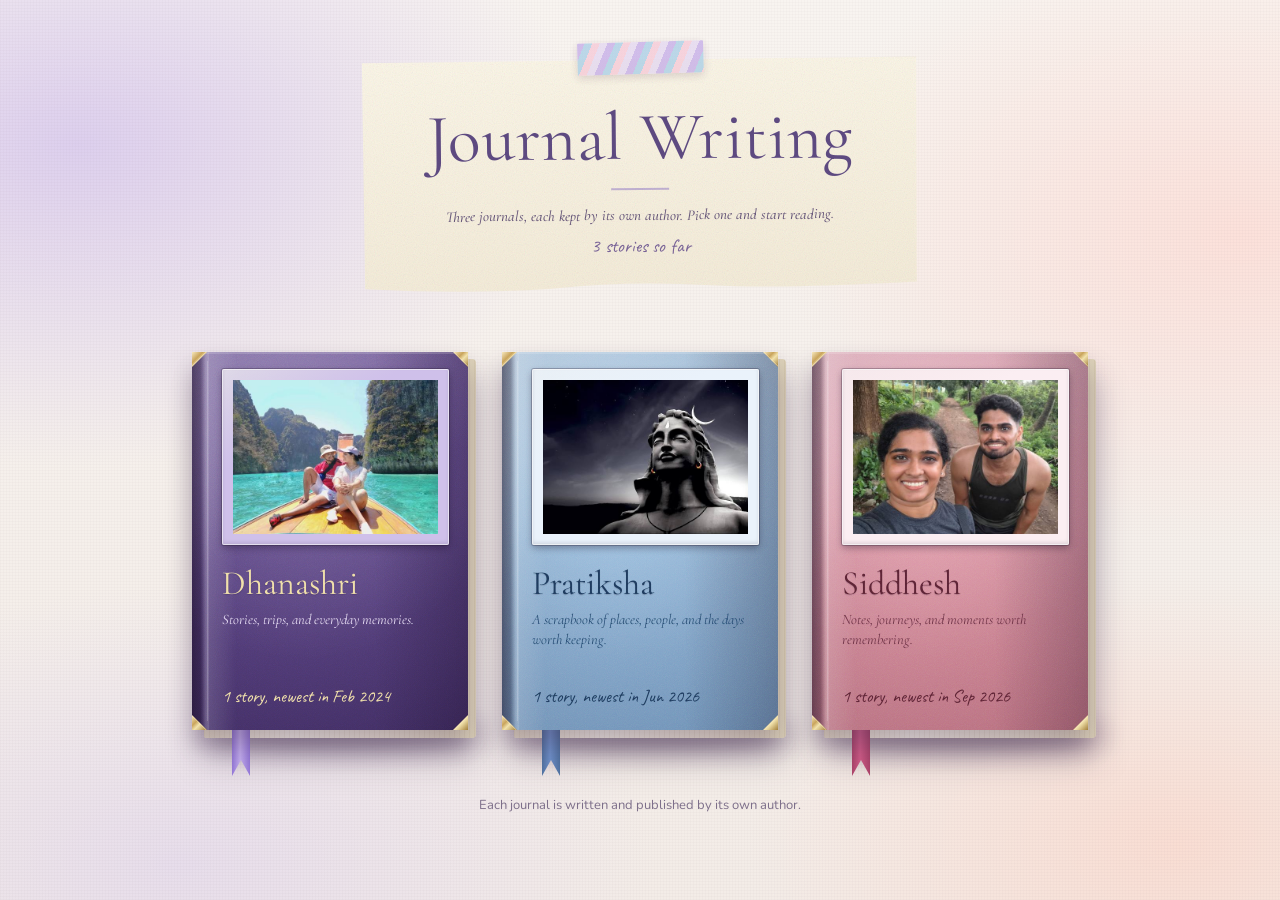
==== index.html @ 8b229e0f "main home page" ====
<!DOCTYPE html>
<html lang="en">
<head>
<meta charset="UTF-8">
<meta name="viewport" content="width=device-width, initial-scale=1.0">
<title>Journal Writing — three journals in one place</title>
<meta name="description" content="Three illustrated journals, each written and published by its own author. Pick one and start reading.">
<link rel="icon" href="data:image/svg+xml,%3Csvg xmlns='http://www.w3.org/2000/svg' viewBox='0 0 32 32'%3E%3Cpath fill='%234a3570' d='M8 4h13a4 4 0 0 1 4 4v20H12a4 4 0 0 1-4-4V4z'/%3E%3Cpath fill='%23c9a45c' d='M21 4h4v6l-2-1.6L21 10z'/%3E%3Cpath fill='%23efe6d2' d='M8 4H6v22a4 4 0 0 0 4 4h15v-2H12a4 4 0 0 1-4-4z'/%3E%3C/svg%3E">
<link rel="preconnect" href="https://fonts.googleapis.com">
<link rel="preconnect" href="https://fonts.gstatic.com" crossorigin>
<link href="https://fonts.googleapis.com/css2?family=Caveat:wght@400;600&family=Cormorant+Garamond:ital,wght@0,400;0,500;0,600;1,400;1,500&family=Nunito:wght@400;600;700&display=swap" rel="stylesheet">
<style>
/* The front door of the three journals: the three of them standing on a linen desk, with
   the title written on a sheet taped above. Self-contained — it adds nothing to the shared
   engine, and each book's colour is its own journal's theme in leather rather than paper. */
:root{
  --ink:#544464; --ink-soft:#7d6f8a; --linen:#f5f0ea;
  --gold:#c9a45c;
  --display:'DaunPenh','Daun Penh','Cormorant Garamond',serif;
  --serif:'Cormorant Garamond',serif;
  --body:'Nunito',sans-serif;
  --hand:'Caveat',cursive;
  --ease:cubic-bezier(.2,.8,.2,1);
}
*{box-sizing:border-box; -webkit-tap-highlight-color:transparent;}
html,body{margin:0; min-height:100%;}
body{font-family:var(--body); color:var(--ink); overflow-x:hidden; background:#f5f0eb;}
/* the desk: a pastel wash held to the viewport, with the weave of the linen over it */
.bg{position:fixed; inset:0; z-index:0; pointer-events:none;
  background:
    radial-gradient(64% 58% at 6% 16%,  rgba(196,174,236,.52) 0%, transparent 62%),
    radial-gradient(58% 56% at 97% 26%, rgba(255,214,206,.62) 0%, transparent 62%),
    radial-gradient(56% 50% at 92% 94%, rgba(255,206,190,.5)  0%, transparent 60%),
    radial-gradient(60% 50% at 14% 96%, rgba(214,200,240,.42) 0%, transparent 62%),
    linear-gradient(180deg,#f8f4f0,#f3ece7);}
.bg::after{content:""; position:absolute; inset:0; opacity:.55;
  background-image:
    repeating-linear-gradient(90deg, rgba(120,98,116,.055) 0 1px, transparent 1px 3px),
    repeating-linear-gradient(0deg,  rgba(120,98,116,.05)  0 1px, transparent 1px 3px);}
.wrap{position:relative; z-index:1; max-width:1060px; margin:0 auto; padding:0 22px;}

/* ===== the title, on a sheet of paper taped up above the desk ===== */
.hero{padding:58px 0 0; display:flex; justify-content:center;}
.sheet-wrap{position:relative; width:min(560px,100%);
  transform:translate3d(calc(var(--px,0px) * .6), calc(var(--py,0px) * .6), 0);}
.sheet{position:relative; padding:46px 38px 36px; text-align:center; transform:rotate(-.5deg);
  background:linear-gradient(178deg,#fbf6e8,#f4ecd9);
  box-shadow:0 20px 44px rgba(94,70,96,.2), inset 0 0 0 1px rgba(160,138,110,.16);}
/* the deckle: a torn lower edge rather than a printed rectangle */
.sheet{-webkit-mask-image:var(--deckle); mask-image:var(--deckle);
  -webkit-mask-size:100% 100%; mask-size:100% 100%; --deckle:url("data:image/svg+xml,%3Csvg xmlns='http://www.w3.org/2000/svg' viewBox='0 0 400 260' preserveAspectRatio='none'%3E%3Cpath fill='%23fff' d='M2 3 L398 1 L397 249 Q300 256 250 251 Q190 245 140 253 Q80 259 3 252 Z'/%3E%3C/svg%3E");}
.sheet::after{content:""; position:absolute; inset:0; pointer-events:none; opacity:.5;
  mix-blend-mode:multiply;
  background-image:url("data:image/svg+xml,%3Csvg xmlns='http://www.w3.org/2000/svg' width='150' height='150'%3E%3Cfilter id='n'%3E%3CfeTurbulence type='fractalNoise' baseFrequency='.9' numOctaves='3'/%3E%3C/filter%3E%3Crect width='150' height='150' filter='url(%23n)' opacity='.28'/%3E%3C/svg%3E");}
.tape{position:absolute; left:50%; top:-16px; z-index:2; width:126px; height:32px; margin-left:-63px;
  transform:rotate(-1.6deg); transform-origin:50% 0; opacity:.9; border-radius:1px;
  background:repeating-linear-gradient(114deg,
    rgba(196,172,232,.85) 0 7px, rgba(168,206,230,.85) 7px 14px,
    rgba(245,200,214,.85) 14px 21px, rgba(226,214,240,.85) 21px 28px);
  box-shadow:0 3px 9px rgba(94,70,96,.22);}
.sheet h1{font-family:var(--display); font-weight:400; font-size:clamp(42px,6.6vw,68px);
  line-height:1; margin:0; color:#5f4b83; letter-spacing:.4px;}
.sheet .rule{width:58px; height:1.5px; background:#b9a7d2; margin:16px auto 0; opacity:.85;}
.sheet .lead{font-family:var(--serif); font-style:italic; font-weight:500; font-size:15px;
  color:#6b5b7d; line-height:1.5; margin:14px auto 0;}
.sheet .total{font-family:var(--hand); font-size:19px; color:#7a6499; margin:8px 0 0;
  min-height:1em; opacity:0; transition:opacity .5s ease;}
.sheet .total.on{opacity:1;}

/* ===== the three journals ===== */
.shelf{list-style:none; display:flex; flex-wrap:wrap; justify-content:center; align-items:flex-end;
  gap:44px 34px; margin:0; padding:58px 0 56px;}
.book{position:relative; display:block; width:276px; color:inherit; text-decoration:none;
  perspective:1100px;
  transition:transform .4s var(--ease);}
.book:hover, .book:focus-visible{transform:translateY(-10px);}
.book:focus-visible{outline:none;}
.book:focus-visible .cover{box-shadow:0 0 0 3px #fff, 0 0 0 6px var(--pen), 0 26px 46px rgba(74,54,86,.34);}
/* the block of pages, showing along the fore-edge and the tail */
.pages{position:absolute; left:12px; right:-8px; top:7px; bottom:-8px; border-radius:2px 4px 4px 2px;
  background:linear-gradient(90deg,#e4d9c1,#faf4e6 30%,#efe5cf 70%,#d9cdb2);
  background-image:repeating-linear-gradient(90deg, rgba(150,126,88,.09) 0 1px, transparent 1px 5px),
                   linear-gradient(90deg,#e8ddc6,#fbf6ea 32%,#f2e9d5 72%,#ddd2b8);
  box-shadow:0 22px 34px rgba(74,54,86,.26);}
.ribbon{position:absolute; left:40px; bottom:-46px; width:18px; height:62px; z-index:0;
  box-shadow:0 3px 6px rgba(74,54,86,.3);
  background:linear-gradient(90deg, var(--rib-d), var(--rib) 45%, var(--rib-d));
  clip-path:polygon(0 0, 100% 0, 100% 100%, 50% 74%, 0 100%);
  transition:height .4s var(--ease);}
.book:hover .ribbon, .book:focus-visible .ribbon{height:76px;}

/* the cover itself, hinged at the spine so it lifts as you reach for it */
.cover{position:relative; z-index:1; display:flex; flex-direction:column; height:378px;
  padding:17px 19px 22px 30px; border-radius:3px 7px 7px 3px;
  transform-origin:left center; transform:rotateY(0deg);
  background:
    linear-gradient(90deg, rgba(18,6,26,.26) 0 3%, rgba(255,255,255,.14) 5%, rgba(255,255,255,0) 16%,
                    rgba(18,6,26,0) 66%, rgba(18,6,26,.22)),
    linear-gradient(155deg, rgba(255,255,255,.22), rgba(255,255,255,0) 44%),
    radial-gradient(120% 90% at 40% 24%, rgba(255,255,255,.15), transparent 64%),
    radial-gradient(130% 100% at 46% 40%, rgba(255,255,255,.06), rgba(20,8,28,.2) 84%),
    linear-gradient(168deg, var(--c1), var(--c2));
  box-shadow:inset 0 2px 0 rgba(255,255,255,.16), 0 16px 26px rgba(66,44,80,.36);
  transition:transform .5s var(--ease), box-shadow .4s var(--ease);}
.book:hover .cover, .book:focus-visible .cover{transform:rotateY(-11deg);}
/* the grain of the binding */
.cover::before{content:""; position:absolute; inset:0; border-radius:3px 7px 7px 3px; pointer-events:none;
  opacity:.5; mix-blend-mode:overlay;
  background-image:url("data:image/svg+xml,%3Csvg xmlns='http://www.w3.org/2000/svg' width='140' height='140'%3E%3Cfilter id='g'%3E%3CfeTurbulence type='fractalNoise' baseFrequency='1.1' numOctaves='2'/%3E%3C/filter%3E%3Crect width='140' height='140' filter='url(%23g)' opacity='.34'/%3E%3C/svg%3E");}
.spine{position:absolute; left:0; top:0; bottom:0; width:17px; border-radius:3px 0 0 3px;
  background:linear-gradient(90deg, rgba(20,8,28,.34), rgba(20,8,28,.08) 62%, rgba(255,255,255,.14));}
.spine::after{content:""; position:absolute; left:15px; top:9px; bottom:9px; width:1px;
  background:rgba(255,255,255,.18);}
/* brass corner caps, drawn as the four corner slices of one border image */
.caps{position:absolute; inset:0; z-index:3; pointer-events:none; border:15px solid transparent;
  border-image:url("data:image/svg+xml,%3Csvg xmlns='http://www.w3.org/2000/svg' width='60' height='60'%3E%3ClinearGradient id='b' x1='0' y1='0' x2='1' y2='1'%3E%3Cstop offset='0' stop-color='%23f7e9c0'/%3E%3Cstop offset='.36' stop-color='%23c9a45c'/%3E%3Cstop offset='.56' stop-color='%23f2e2ac'/%3E%3Cstop offset='1' stop-color='%23a3803c'/%3E%3C/linearGradient%3E%3Cg fill='url(%23b)'%3E%3Cpath d='M0 0h19L0 19z'/%3E%3Cpath d='M60 0v19L41 0z'/%3E%3Cpath d='M0 60V41l19 19z'/%3E%3Cpath d='M60 60H41l19-19z'/%3E%3C/g%3E%3Cg stroke='%23fff6d8' stroke-opacity='.5' stroke-width='1.1' fill='none'%3E%3Cpath d='M18 0 0 18'/%3E%3Cpath d='M42 0l18 18'/%3E%3Cpath d='M0 42l18 18'/%3E%3Cpath d='M60 42 42 60'/%3E%3C/g%3E%3C/svg%3E") 19 stretch;}
/* the shadow the book casts on the desk it is standing on */
.book::after{content:""; position:absolute; left:4%; right:-7%; bottom:-20px; height:30px; z-index:-1;
  border-radius:50%; background:rgba(64,40,78,.4); filter:blur(12px);
  transition:opacity .4s var(--ease), transform .4s var(--ease);}
.book:hover::after, .book:focus-visible::after{transform:translateY(10px) scale(1.06); opacity:.8;}

/* the inlaid panel on the cover: the newest story's photo, behind a bevelled mat */
.frame{position:relative; padding:11px; border-radius:2px;
  background:linear-gradient(150deg, rgba(255,255,255,.7), var(--mat) 34%, var(--mat));
  box-shadow:inset 0 0 0 1px rgba(255,255,255,.6), inset 0 -2px 4px rgba(24,12,32,.14),
             0 3px 7px rgba(24,12,32,.34), 0 0 0 1px rgba(28,16,40,.26);}
.art{display:grid; place-items:center; width:100%; aspect-ratio:4/3; overflow:hidden;
  background:var(--mat-in); color:var(--pen); font-size:34px;
  box-shadow:inset 0 2px 6px rgba(24,12,32,.4), inset 0 0 0 1px rgba(28,16,40,.22);}
.art img{display:block; width:100%; height:100%; object-fit:cover;
  transition:transform .6s var(--ease);}
.book:hover .art img, .book:focus-visible .art img{transform:scale(1.05);}

.book h2{font-family:var(--display); font-weight:400; font-size:34px; line-height:1;
  margin:22px 0 0; color:var(--pen); text-shadow:0 1px 1px rgba(24,12,32,.18);}
.book .tag{font-family:var(--serif); font-style:italic; font-size:14.5px; line-height:1.4;
  color:var(--txt); margin:9px 0 0; min-height:2.8em;}
.book .note{font-family:var(--hand); font-size:18px; line-height:1.2; color:var(--pen);
  margin:0; padding-top:10px; margin-top:auto;}

/* each journal's own theme, in leather */
.book[data-client="dhanashri"]{--c1:#6a4f9c; --c2:#46316d; --pen:#f0dfa8; --txt:#e3d8f3;
  --mat:#cfc0ea; --mat-in:#e6dcf7; --rib:#c3adee; --rib-d:#9377d6;}
.book[data-client="pratiksha"]{--c1:#a7cbe9; --c2:#7ea9d2; --pen:#1e3a5c; --txt:#264a70;
  --mat:#eaf2fb; --mat-in:#dbe8f6; --rib:#6e90c9; --rib-d:#50719f;}
.book[data-client="siddhesh"]{--c1:#eaa5b6; --c2:#d5808f; --pen:#5b2334; --txt:#6b3244;
  --mat:#fbeef2; --mat-in:#f7dde5; --rib:#cf5b86; --rib-d:#a94369;}

.foot{max-width:34em; margin:0 auto; text-align:center; color:var(--ink-soft); font-size:13px;
  padding:10px 22px 56px;}

/* ===== the page arrives once: the sheet is taped up, then the books are set down ===== */
@keyframes land{from{opacity:0; transform:rotate(-.5deg) translateY(16px) scale(.985);}
                  to{opacity:1; transform:rotate(-.5deg) translateY(0) scale(1);}}
@keyframes press{from{transform:rotate(-1.6deg) scaleY(0);} to{transform:rotate(-1.6deg) scaleY(1);}}
@keyframes stand{from{opacity:0; transform:translateY(34px) rotate(-1.5deg);}
                   to{opacity:1; transform:translateY(0) rotate(0deg);}}
.sheet{animation:land .8s var(--ease) both;}
.tape{animation:press .5s cubic-bezier(.34,1.4,.5,1) both; animation-delay:.42s;}
.shelf li{animation:stand .7s var(--ease) both;}
.shelf li:nth-child(1){animation-delay:.5s;}
.shelf li:nth-child(2){animation-delay:.63s;}
.shelf li:nth-child(3){animation-delay:.76s;}

@media(max-width:980px){
  .shelf{gap:40px 24px;}
  .book{width:250px;}
  .cover{height:352px; padding:15px 16px 20px 27px;}
  .book h2{font-size:29px;}
}
@media(max-width:760px){
  .hero{padding-top:44px;}
  .sheet{padding:42px 26px 34px;}
  .shelf{padding:56px 0 44px; gap:52px;}
  .book{width:270px;}
  .cover{height:372px;}
  .book:hover, .book:focus-visible{transform:none;}
  .book:hover .cover, .book:focus-visible .cover{transform:none;}
}
@media(prefers-reduced-motion:reduce){
  .sheet, .tape, .shelf li{animation:none; opacity:1;}
  .sheet{transform:rotate(-.5deg);}
  .tape{transform:rotate(-1.6deg);}
  .book, .cover, .ribbon, .art img{transition:none;}
  .book:hover, .book:focus-visible{transform:none;}
  .book:hover .cover, .book:focus-visible .cover{transform:none;}
}
</style>
</head>
<body>
  <div class="bg" aria-hidden="true"></div>
  <div class="wrap">
    <header class="hero">
      <div class="sheet-wrap">
        <span class="tape" aria-hidden="true"></span>
        <div class="sheet">
          <h1>Journal Writing</h1>
          <div class="rule"></div>
          <p class="lead">Three journals, each kept by its own author. Pick one and start reading.</p>
          <p class="total" id="total"></p>
        </div>
      </div>
    </header>

    <ul class="shelf">
      <li>
        <a class="book" data-client="dhanashri" data-folder="Dhanashri-Journal"
           href="Dhanashri-Journal/" aria-label="Open Dhanashri's Journal">
          <span class="pages" aria-hidden="true"></span>
          <span class="ribbon" aria-hidden="true"></span>
          <span class="cover">
            <span class="spine" aria-hidden="true"></span>
            <span class="caps" aria-hidden="true"></span>
            <span class="frame"><span class="art">✿</span></span>
            <h2>Dhanashri</h2>
            <p class="tag">Stories, trips, and everyday memories.</p>
            <p class="note">Open to read the stories</p>
          </span>
        </a>
      </li>
      <li>
        <a class="book" data-client="pratiksha" data-folder="Pratiksha-Journal"
           href="Pratiksha-Journal/" aria-label="Open Pratiksha's Journal">
          <span class="pages" aria-hidden="true"></span>
          <span class="ribbon" aria-hidden="true"></span>
          <span class="cover">
            <span class="spine" aria-hidden="true"></span>
            <span class="caps" aria-hidden="true"></span>
            <span class="frame"><span class="art">✿</span></span>
            <h2>Pratiksha</h2>
            <p class="tag">A scrapbook of places, people, and the days worth keeping.</p>
            <p class="note">Open to read the stories</p>
          </span>
        </a>
      </li>
      <li>
        <a class="book" data-client="siddhesh" data-folder="Siddhesh-Journal"
           href="Siddhesh-Journal/" aria-label="Open Siddhesh's Journal">
          <span class="pages" aria-hidden="true"></span>
          <span class="ribbon" aria-hidden="true"></span>
          <span class="cover">
            <span class="spine" aria-hidden="true"></span>
            <span class="caps" aria-hidden="true"></span>
            <span class="frame"><span class="art">✿</span></span>
            <h2>Siddhesh</h2>
            <p class="tag">Notes, journeys, and moments worth remembering.</p>
            <p class="note">Open to read the stories</p>
          </span>
        </a>
      </li>
    </ul>

    <p class="foot">Each journal is written and published by its own author.</p>
  </div>

<script>
/* Each book reads that journal's own index.json — the same file its homepage reads — so the
   panel on the cover and the counts are always whatever is actually published right now. */
const MONTHS=['Jan','Feb','Mar','Apr','May','Jun','Jul','Aug','Sep','Oct','Nov','Dec'];
function monthYear(iso){ const p=(iso||'').split('-'); const m=MONTHS[parseInt(p[1],10)-1]; return m ? m+' '+p[0] : ''; }

const totalEl=document.getElementById('total');
Promise.all([...document.querySelectorAll('.book')].map(async book=>{
  const art=book.querySelector('.art'), note=book.querySelector('.note');
  try{
    const res=await fetch(book.dataset.folder+'/data/index.json?t='+Date.now(), {cache:'no-store'});
    if(!res.ok) throw new Error('no index');
    const list=await res.json();
    if(!Array.isArray(list) || list.length===0){ note.textContent='No stories yet'; return 0; }
    list.sort((a,b)=>(b.date||'').localeCompare(a.date||''));
    const newest=list[0], when=monthYear(newest.date);
    note.textContent=(list.length===1?'1 story':list.length+' stories')+(when?', newest in '+when:'');
    if(newest.thumb){ const img=new Image(); img.alt=''; img.src=newest.thumb; art.replaceChildren(img); }
    return list.length;
  }catch(e){ return 0; }   // the book still opens the journal, so leave its default line
})).then(counts=>{
  const n=counts.reduce((a,b)=>a+b,0);
  if(!n) return;
  totalEl.textContent=n+' '+(n===1?'story':'stories')+' so far';
  totalEl.classList.add('on');
});

/* The taped sheet answers the pointer, easing towards it rather than snapping. */
const wrap=document.querySelector('.sheet-wrap'), hero=document.querySelector('.hero');
const still=matchMedia('(prefers-reduced-motion: reduce)'), fine=matchMedia('(hover: hover) and (pointer: fine)');
if(fine.matches && !still.matches){
  let tx=0, ty=0, cx=0, cy=0, raf=null;
  const clamp=v=> Math.max(-.5, Math.min(.5, v));
  const tick=()=>{
    cx+=(tx-cx)*.12; cy+=(ty-cy)*.12;
    wrap.style.setProperty('--px', cx.toFixed(2)+'px');
    wrap.style.setProperty('--py', cy.toFixed(2)+'px');
    raf = (Math.abs(tx-cx)>.08 || Math.abs(ty-cy)>.08) ? requestAnimationFrame(tick) : null;
  };
  const wake=()=>{ if(!raf) raf=requestAnimationFrame(tick); };
  window.addEventListener('pointermove', e=>{
    const r=hero.getBoundingClientRect();
    tx=clamp((e.clientX-r.left)/r.width-.5)*20;
    ty=clamp((e.clientY-r.top)/r.height-.5)*14; wake();
  }, {passive:true});
  document.addEventListener('pointerleave', ()=>{ tx=0; ty=0; wake(); });
}
</script>
</body>
</html>
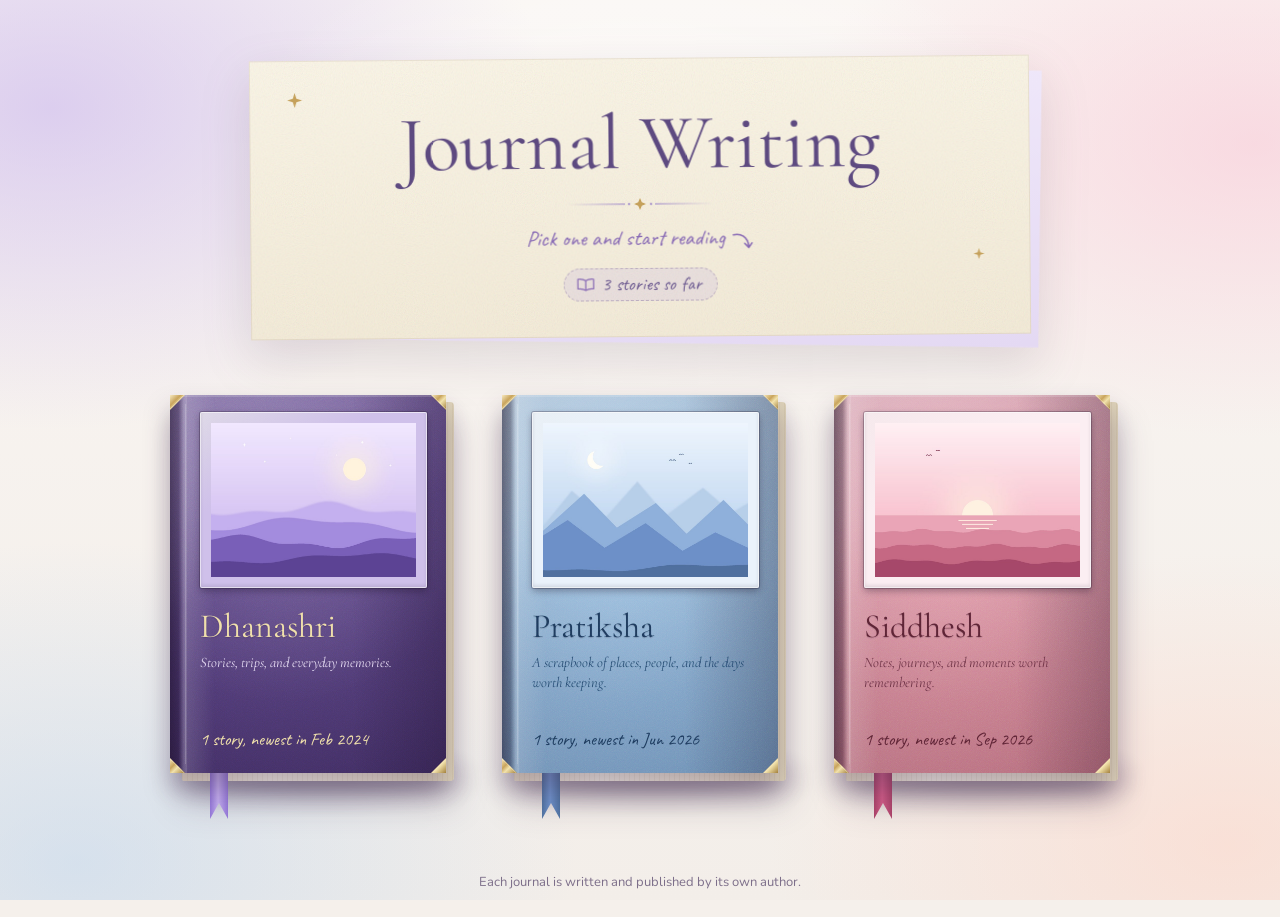
==== commit baf8e8db: "more changes" ====
--- a/index.html
+++ b/index.html
@@ -10,9 +10,7 @@
 <link rel="preconnect" href="https://fonts.gstatic.com" crossorigin>
 <link href="https://fonts.googleapis.com/css2?family=Caveat:wght@400;600&family=Cormorant+Garamond:ital,wght@0,400;0,500;0,600;1,400;1,500&family=Nunito:wght@400;600;700&display=swap" rel="stylesheet">
 <style>
-/* The front door of the three journals: the three of them standing on a linen desk, with
-   the title written on a sheet taped above. Self-contained — it adds nothing to the shared
-   engine, and each book's colour is its own journal's theme in leather rather than paper. */
+/* The front door of the three journals: a paper title above three leather-bound books. Self-contained. */
 :root{
   --ink:#544464; --ink-soft:#7d6f8a; --linen:#f5f0ea;
   --gold:#c9a45c;
@@ -25,51 +23,52 @@
 *{box-sizing:border-box; -webkit-tap-highlight-color:transparent;}
 html,body{margin:0; min-height:100%;}
 body{font-family:var(--body); color:var(--ink); overflow-x:hidden; background:#f5f0eb;}
-/* the desk: a pastel wash held to the viewport, with the weave of the linen over it */
+/* the backdrop: a smooth pastel wash in the three journals' colours, held to the viewport */
 .bg{position:fixed; inset:0; z-index:0; pointer-events:none;
   background:
-    radial-gradient(64% 58% at 6% 16%,  rgba(196,174,236,.52) 0%, transparent 62%),
-    radial-gradient(58% 56% at 97% 26%, rgba(255,214,206,.62) 0%, transparent 62%),
-    radial-gradient(56% 50% at 92% 94%, rgba(255,206,190,.5)  0%, transparent 60%),
-    radial-gradient(60% 50% at 14% 96%, rgba(214,200,240,.42) 0%, transparent 62%),
-    linear-gradient(180deg,#f8f4f0,#f3ece7);}
-.bg::after{content:""; position:absolute; inset:0; opacity:.55;
-  background-image:
-    repeating-linear-gradient(90deg, rgba(120,98,116,.055) 0 1px, transparent 1px 3px),
-    repeating-linear-gradient(0deg,  rgba(120,98,116,.05)  0 1px, transparent 1px 3px);}
+    radial-gradient(46% 38% at 50% 18%, rgba(255,255,255,.7)  0%, transparent 70%),
+    radial-gradient(60% 55% at 4% 12%,  rgba(196,174,236,.55) 0%, transparent 65%),
+    radial-gradient(55% 50% at 98% 16%, rgba(248,196,212,.55) 0%, transparent 65%),
+    radial-gradient(60% 55% at 6% 96%,  rgba(178,208,240,.45) 0%, transparent 65%),
+    radial-gradient(55% 50% at 96% 94%, rgba(255,210,196,.5)  0%, transparent 65%),
+    linear-gradient(180deg,#faf6f3,#f3eee9);}
 .wrap{position:relative; z-index:1; max-width:1060px; margin:0 auto; padding:0 22px;}
 
-/* ===== the title, on a sheet of paper taped up above the desk ===== */
+/* ===== the title, on a sheet of paper ===== */
 .hero{padding:58px 0 0; display:flex; justify-content:center;}
-.sheet-wrap{position:relative; width:min(560px,100%);
-  transform:translate3d(calc(var(--px,0px) * .6), calc(var(--py,0px) * .6), 0);}
-.sheet{position:relative; padding:46px 38px 36px; text-align:center; transform:rotate(-.5deg);
+.sheet-wrap{position:relative; width:min(780px,100%); transform:rotate(-.5deg);
+  filter:drop-shadow(0 18px 24px rgba(94,70,96,.16));}
+/* a second sheet tucked underneath, for a stacked-paper look */
+.sheet-wrap::before{content:""; position:absolute; inset:8px -10px -6px 12px; transform:rotate(1.2deg);
+  background:linear-gradient(175deg,#f1eafb,#e4d9f3);}
+.sheet{position:relative; padding:46px 38px 36px; text-align:center;
   background:linear-gradient(178deg,#fbf6e8,#f4ecd9);
-  box-shadow:0 20px 44px rgba(94,70,96,.2), inset 0 0 0 1px rgba(160,138,110,.16);}
-/* the deckle: a torn lower edge rather than a printed rectangle */
-.sheet{-webkit-mask-image:var(--deckle); mask-image:var(--deckle);
-  -webkit-mask-size:100% 100%; mask-size:100% 100%; --deckle:url("data:image/svg+xml,%3Csvg xmlns='http://www.w3.org/2000/svg' viewBox='0 0 400 260' preserveAspectRatio='none'%3E%3Cpath fill='%23fff' d='M2 3 L398 1 L397 249 Q300 256 250 251 Q190 245 140 253 Q80 259 3 252 Z'/%3E%3C/svg%3E");}
+  box-shadow:inset 0 0 0 1px rgba(160,138,110,.16);}
 .sheet::after{content:""; position:absolute; inset:0; pointer-events:none; opacity:.5;
   mix-blend-mode:multiply;
   background-image:url("data:image/svg+xml,%3Csvg xmlns='http://www.w3.org/2000/svg' width='150' height='150'%3E%3Cfilter id='n'%3E%3CfeTurbulence type='fractalNoise' baseFrequency='.9' numOctaves='3'/%3E%3C/filter%3E%3Crect width='150' height='150' filter='url(%23n)' opacity='.28'/%3E%3C/svg%3E");}
-.tape{position:absolute; left:50%; top:-16px; z-index:2; width:126px; height:32px; margin-left:-63px;
-  transform:rotate(-1.6deg); transform-origin:50% 0; opacity:.9; border-radius:1px;
-  background:repeating-linear-gradient(114deg,
-    rgba(196,172,232,.85) 0 7px, rgba(168,206,230,.85) 7px 14px,
-    rgba(245,200,214,.85) 14px 21px, rgba(226,214,240,.85) 21px 28px);
-  box-shadow:0 3px 9px rgba(94,70,96,.22);}
-.sheet h1{font-family:var(--display); font-weight:400; font-size:clamp(42px,6.6vw,68px);
+/* two gold sparkles tucked into the corners of the sheet */
+.sheet::before{content:""; position:absolute; inset:0; pointer-events:none;
+  background:var(--spark) 5% 12%/15px no-repeat, var(--spark) 94% 72%/11px no-repeat;
+  --spark:url("data:image/svg+xml,%3Csvg xmlns='http://www.w3.org/2000/svg' viewBox='0 0 20 20'%3E%3Cpath fill='%23c9a45c' d='M10 0l2.4 7.6L20 10l-7.6 2.4L10 20l-2.4-7.6L0 10l7.6-2.4z'/%3E%3C/svg%3E");}
+.sheet h1{font-family:var(--display); font-weight:400; font-size:clamp(44px,7vw,78px);
   line-height:1; margin:0; color:#5f4b83; letter-spacing:.4px;}
-.sheet .rule{width:58px; height:1.5px; background:#b9a7d2; margin:16px auto 0; opacity:.85;}
-.sheet .lead{font-family:var(--serif); font-style:italic; font-weight:500; font-size:15px;
-  color:#6b5b7d; line-height:1.5; margin:14px auto 0;}
-.sheet .total{font-family:var(--hand); font-size:19px; color:#7a6499; margin:8px 0 0;
+.sheet .rule{width:150px; height:14px; margin:15px auto 0;
+  background:url("data:image/svg+xml,%3Csvg xmlns='http://www.w3.org/2000/svg' viewBox='0 0 150 14'%3E%3Cdefs%3E%3ClinearGradient id='l' gradientUnits='userSpaceOnUse' x1='2' x2='60'%3E%3Cstop offset='0' stop-color='%23b9a7d2' stop-opacity='0'/%3E%3Cstop offset='1' stop-color='%23b9a7d2'/%3E%3C/linearGradient%3E%3ClinearGradient id='r' gradientUnits='userSpaceOnUse' x1='90' x2='148'%3E%3Cstop offset='0' stop-color='%23b9a7d2'/%3E%3Cstop offset='1' stop-color='%23b9a7d2' stop-opacity='0'/%3E%3C/linearGradient%3E%3C/defs%3E%3Cpath d='M2 7h58' stroke='url(%23l)' stroke-width='1.3'/%3E%3Cpath d='M90 7h58' stroke='url(%23r)' stroke-width='1.3'/%3E%3Ccircle cx='64' cy='7' r='1.3' fill='%23b9a7d2'/%3E%3Ccircle cx='86' cy='7' r='1.3' fill='%23b9a7d2'/%3E%3Cpath fill='%23c9a45c' d='M75 1l1.8 4.2L81 7l-4.2 1.8L75 13l-1.8-4.2L69 7l4.2-1.8z'/%3E%3C/svg%3E") center/contain no-repeat;}
+.sheet .cta{font-family:var(--hand); font-size:22px; line-height:1.2; color:#8a6bb8; margin:14px 0 0;}
+.sheet .cta::after{content:""; display:inline-block; width:24px; height:20px; margin-left:6px; vertical-align:-7px;
+  background:url("data:image/svg+xml,%3Csvg xmlns='http://www.w3.org/2000/svg' viewBox='0 0 26 22' fill='none' stroke='%238a6bb8' stroke-width='1.7' stroke-linecap='round' stroke-linejoin='round'%3E%3Cpath d='M2 4c8-2 16 2 17 13'/%3E%3Cpath d='M14.5 13.5 19 18l3.5-5'/%3E%3C/svg%3E") center/contain no-repeat;}
+.sheet .total{display:inline-flex; align-items:center; gap:7px; margin:16px 0 0; padding:3px 15px 4px 12px;
+  font-family:var(--hand); font-size:19px; color:#6f5c93; border-radius:999px;
+  background:rgba(196,174,236,.2); border:1px dashed rgba(122,100,153,.4);
   min-height:1em; opacity:0; transition:opacity .5s ease;}
+.sheet .total::before{content:""; width:18px; height:14px;
+  background:url("data:image/svg+xml,%3Csvg xmlns='http://www.w3.org/2000/svg' viewBox='0 0 24 18' fill='none' stroke='%238a6bb8' stroke-width='1.6' stroke-linejoin='round'%3E%3Cpath d='M12 4C9 2 5 1.5 1.5 2v13c3.5-.5 7.5 0 10.5 2 3-2 7-2.5 10.5-2V2C19 1.5 15 2 12 4zM12 4v13'/%3E%3C/svg%3E") center/contain no-repeat;}
 .sheet .total.on{opacity:1;}
 
 /* ===== the three journals ===== */
 .shelf{list-style:none; display:flex; flex-wrap:wrap; justify-content:center; align-items:flex-end;
-  gap:44px 34px; margin:0; padding:58px 0 56px;}
+  gap:60px 56px; margin:0; padding:58px 0 56px;}
 .book{position:relative; display:block; width:276px; color:inherit; text-decoration:none;
   perspective:1100px;
   transition:transform .4s var(--ease);}
@@ -120,13 +119,12 @@
   transition:opacity .4s var(--ease), transform .4s var(--ease);}
 .book:hover::after, .book:focus-visible::after{transform:translateY(10px) scale(1.06); opacity:.8;}
 
-/* the inlaid panel on the cover: the newest story's photo, behind a bevelled mat */
+/* the inlaid panel on the cover: the journal's own cover.jpg, behind a bevelled mat */
 .frame{position:relative; padding:11px; border-radius:2px;
   background:linear-gradient(150deg, rgba(255,255,255,.7), var(--mat) 34%, var(--mat));
   box-shadow:inset 0 0 0 1px rgba(255,255,255,.6), inset 0 -2px 4px rgba(24,12,32,.14),
              0 3px 7px rgba(24,12,32,.34), 0 0 0 1px rgba(28,16,40,.26);}
-.art{display:grid; place-items:center; width:100%; aspect-ratio:4/3; overflow:hidden;
-  background:var(--mat-in); color:var(--pen); font-size:34px;
+.art{display:block; width:100%; aspect-ratio:4/3; overflow:hidden; background:var(--mat-in);
   box-shadow:inset 0 2px 6px rgba(24,12,32,.4), inset 0 0 0 1px rgba(28,16,40,.22);}
 .art img{display:block; width:100%; height:100%; object-fit:cover;
   transition:transform .6s var(--ease);}
@@ -148,23 +146,21 @@
   --mat:#fbeef2; --mat-in:#f7dde5; --rib:#cf5b86; --rib-d:#a94369;}
 
 .foot{max-width:34em; margin:0 auto; text-align:center; color:var(--ink-soft); font-size:13px;
-  padding:10px 22px 56px;}
-
-/* ===== the page arrives once: the sheet is taped up, then the books are set down ===== */
+  padding:44px 22px 26px;}
+
+/* ===== the page arrives once: the sheet settles, then the books are set down ===== */
 @keyframes land{from{opacity:0; transform:rotate(-.5deg) translateY(16px) scale(.985);}
                   to{opacity:1; transform:rotate(-.5deg) translateY(0) scale(1);}}
-@keyframes press{from{transform:rotate(-1.6deg) scaleY(0);} to{transform:rotate(-1.6deg) scaleY(1);}}
 @keyframes stand{from{opacity:0; transform:translateY(34px) rotate(-1.5deg);}
                    to{opacity:1; transform:translateY(0) rotate(0deg);}}
-.sheet{animation:land .8s var(--ease) both;}
-.tape{animation:press .5s cubic-bezier(.34,1.4,.5,1) both; animation-delay:.42s;}
+.sheet-wrap{animation:land .8s var(--ease) both;}
 .shelf li{animation:stand .7s var(--ease) both;}
 .shelf li:nth-child(1){animation-delay:.5s;}
 .shelf li:nth-child(2){animation-delay:.63s;}
 .shelf li:nth-child(3){animation-delay:.76s;}
 
-@media(max-width:980px){
-  .shelf{gap:40px 24px;}
+@media(max-width:1010px){
+  .shelf{gap:60px 44px;}
   .book{width:250px;}
   .cover{height:352px; padding:15px 16px 20px 27px;}
   .book h2{font-size:29px;}
@@ -172,16 +168,14 @@
 @media(max-width:760px){
   .hero{padding-top:44px;}
   .sheet{padding:42px 26px 34px;}
-  .shelf{padding:56px 0 44px; gap:52px;}
+  .shelf{padding:56px 0 44px; gap:72px;}
   .book{width:270px;}
   .cover{height:372px;}
   .book:hover, .book:focus-visible{transform:none;}
   .book:hover .cover, .book:focus-visible .cover{transform:none;}
 }
 @media(prefers-reduced-motion:reduce){
-  .sheet, .tape, .shelf li{animation:none; opacity:1;}
-  .sheet{transform:rotate(-.5deg);}
-  .tape{transform:rotate(-1.6deg);}
+  .sheet-wrap, .shelf li{animation:none; opacity:1;}
   .book, .cover, .ribbon, .art img{transition:none;}
   .book:hover, .book:focus-visible{transform:none;}
   .book:hover .cover, .book:focus-visible .cover{transform:none;}
@@ -193,11 +187,10 @@
   <div class="wrap">
     <header class="hero">
       <div class="sheet-wrap">
-        <span class="tape" aria-hidden="true"></span>
         <div class="sheet">
           <h1>Journal Writing</h1>
           <div class="rule"></div>
-          <p class="lead">Three journals, each kept by its own author. Pick one and start reading.</p>
+          <p class="cta">Pick one and start reading</p>
           <p class="total" id="total"></p>
         </div>
       </div>
@@ -212,7 +205,7 @@
           <span class="cover">
             <span class="spine" aria-hidden="true"></span>
             <span class="caps" aria-hidden="true"></span>
-            <span class="frame"><span class="art">✿</span></span>
+            <span class="frame"><span class="art"><img src="Dhanashri-Journal/cover.jpg" alt=""></span></span>
             <h2>Dhanashri</h2>
             <p class="tag">Stories, trips, and everyday memories.</p>
             <p class="note">Open to read the stories</p>
@@ -227,7 +220,7 @@
           <span class="cover">
             <span class="spine" aria-hidden="true"></span>
             <span class="caps" aria-hidden="true"></span>
-            <span class="frame"><span class="art">✿</span></span>
+            <span class="frame"><span class="art"><img src="Pratiksha-Journal/cover.jpg" alt=""></span></span>
             <h2>Pratiksha</h2>
             <p class="tag">A scrapbook of places, people, and the days worth keeping.</p>
             <p class="note">Open to read the stories</p>
@@ -242,7 +235,7 @@
           <span class="cover">
             <span class="spine" aria-hidden="true"></span>
             <span class="caps" aria-hidden="true"></span>
-            <span class="frame"><span class="art">✿</span></span>
+            <span class="frame"><span class="art"><img src="Siddhesh-Journal/cover.jpg" alt=""></span></span>
             <h2>Siddhesh</h2>
             <p class="tag">Notes, journeys, and moments worth remembering.</p>
             <p class="note">Open to read the stories</p>
@@ -255,14 +248,13 @@
   </div>
 
 <script>
-/* Each book reads that journal's own index.json — the same file its homepage reads — so the
-   panel on the cover and the counts are always whatever is actually published right now. */
+/* Each book reads its journal's own data/index.json for the story count and the newest date. */
 const MONTHS=['Jan','Feb','Mar','Apr','May','Jun','Jul','Aug','Sep','Oct','Nov','Dec'];
 function monthYear(iso){ const p=(iso||'').split('-'); const m=MONTHS[parseInt(p[1],10)-1]; return m ? m+' '+p[0] : ''; }
 
 const totalEl=document.getElementById('total');
 Promise.all([...document.querySelectorAll('.book')].map(async book=>{
-  const art=book.querySelector('.art'), note=book.querySelector('.note');
+  const note=book.querySelector('.note');
   try{
     const res=await fetch(book.dataset.folder+'/data/index.json?t='+Date.now(), {cache:'no-store'});
     if(!res.ok) throw new Error('no index');
@@ -271,7 +263,6 @@
     list.sort((a,b)=>(b.date||'').localeCompare(a.date||''));
     const newest=list[0], when=monthYear(newest.date);
     note.textContent=(list.length===1?'1 story':list.length+' stories')+(when?', newest in '+when:'');
-    if(newest.thumb){ const img=new Image(); img.alt=''; img.src=newest.thumb; art.replaceChildren(img); }
     return list.length;
   }catch(e){ return 0; }   // the book still opens the journal, so leave its default line
 })).then(counts=>{
@@ -280,27 +271,6 @@
   totalEl.textContent=n+' '+(n===1?'story':'stories')+' so far';
   totalEl.classList.add('on');
 });
-
-/* The taped sheet answers the pointer, easing towards it rather than snapping. */
-const wrap=document.querySelector('.sheet-wrap'), hero=document.querySelector('.hero');
-const still=matchMedia('(prefers-reduced-motion: reduce)'), fine=matchMedia('(hover: hover) and (pointer: fine)');
-if(fine.matches && !still.matches){
-  let tx=0, ty=0, cx=0, cy=0, raf=null;
-  const clamp=v=> Math.max(-.5, Math.min(.5, v));
-  const tick=()=>{
-    cx+=(tx-cx)*.12; cy+=(ty-cy)*.12;
-    wrap.style.setProperty('--px', cx.toFixed(2)+'px');
-    wrap.style.setProperty('--py', cy.toFixed(2)+'px');
-    raf = (Math.abs(tx-cx)>.08 || Math.abs(ty-cy)>.08) ? requestAnimationFrame(tick) : null;
-  };
-  const wake=()=>{ if(!raf) raf=requestAnimationFrame(tick); };
-  window.addEventListener('pointermove', e=>{
-    const r=hero.getBoundingClientRect();
-    tx=clamp((e.clientX-r.left)/r.width-.5)*20;
-    ty=clamp((e.clientY-r.top)/r.height-.5)*14; wake();
-  }, {passive:true});
-  document.addEventListener('pointerleave', ()=>{ tx=0; ty=0; wake(); });
-}
 </script>
 </body>
 </html>
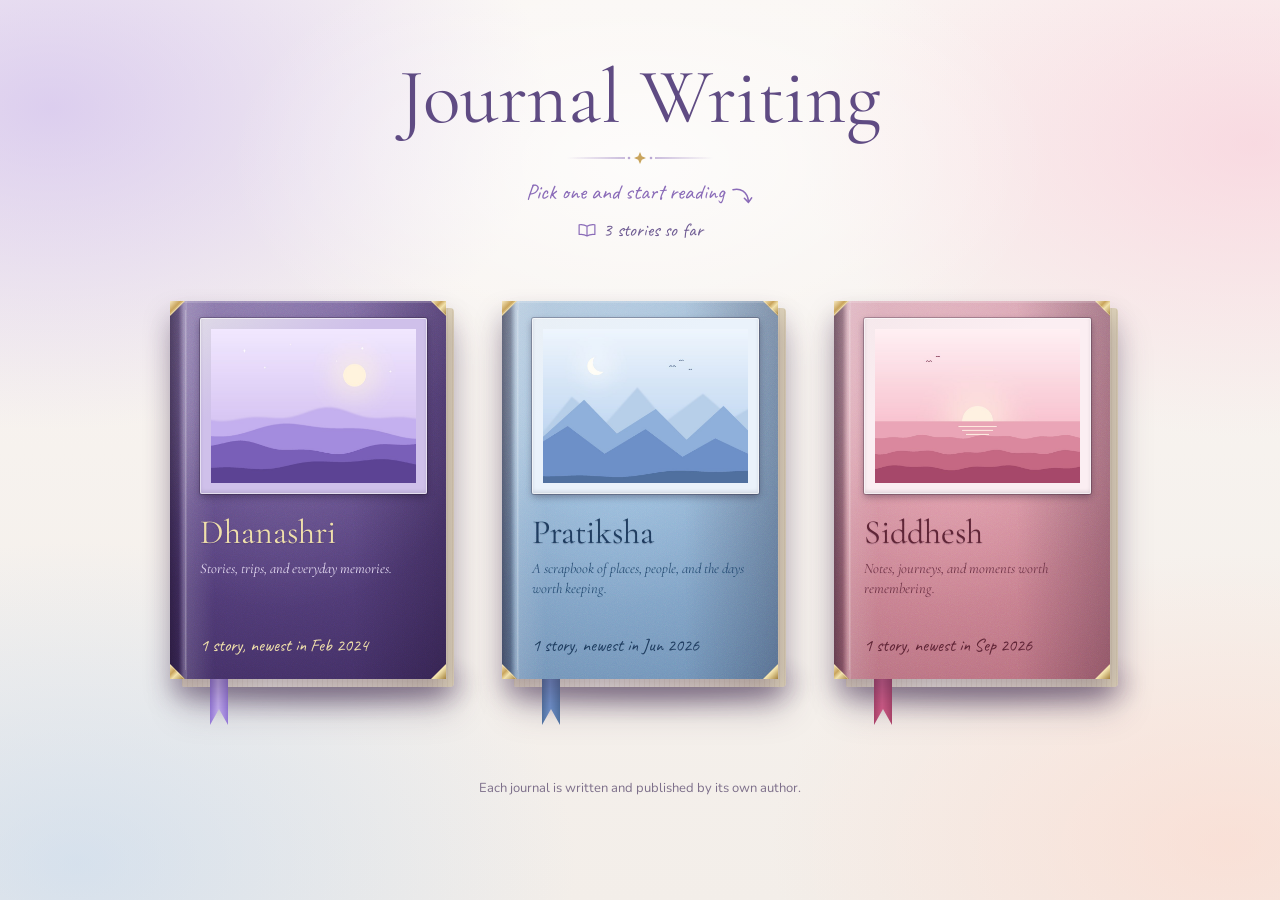
==== commit d4671ced: "Update index.html" ====
--- a/index.html
+++ b/index.html
@@ -10,7 +10,7 @@
 <link rel="preconnect" href="https://fonts.gstatic.com" crossorigin>
 <link href="https://fonts.googleapis.com/css2?family=Caveat:wght@400;600&family=Cormorant+Garamond:ital,wght@0,400;0,500;0,600;1,400;1,500&family=Nunito:wght@400;600;700&display=swap" rel="stylesheet">
 <style>
-/* The front door of the three journals: a paper title above three leather-bound books. Self-contained. */
+/* The front door of the three journals: the title above three leather-bound books. Self-contained. */
 :root{
   --ink:#544464; --ink-soft:#7d6f8a; --linen:#f5f0ea;
   --gold:#c9a45c;
@@ -34,37 +34,22 @@
     linear-gradient(180deg,#faf6f3,#f3eee9);}
 .wrap{position:relative; z-index:1; max-width:1060px; margin:0 auto; padding:0 22px;}
 
-/* ===== the title, on a sheet of paper ===== */
+/* ===== the title, set straight on the page ===== */
 .hero{padding:58px 0 0; display:flex; justify-content:center;}
-.sheet-wrap{position:relative; width:min(780px,100%); transform:rotate(-.5deg);
-  filter:drop-shadow(0 18px 24px rgba(94,70,96,.16));}
-/* a second sheet tucked underneath, for a stacked-paper look */
-.sheet-wrap::before{content:""; position:absolute; inset:8px -10px -6px 12px; transform:rotate(1.2deg);
-  background:linear-gradient(175deg,#f1eafb,#e4d9f3);}
-.sheet{position:relative; padding:46px 38px 36px; text-align:center;
-  background:linear-gradient(178deg,#fbf6e8,#f4ecd9);
-  box-shadow:inset 0 0 0 1px rgba(160,138,110,.16);}
-.sheet::after{content:""; position:absolute; inset:0; pointer-events:none; opacity:.5;
-  mix-blend-mode:multiply;
-  background-image:url("data:image/svg+xml,%3Csvg xmlns='http://www.w3.org/2000/svg' width='150' height='150'%3E%3Cfilter id='n'%3E%3CfeTurbulence type='fractalNoise' baseFrequency='.9' numOctaves='3'/%3E%3C/filter%3E%3Crect width='150' height='150' filter='url(%23n)' opacity='.28'/%3E%3C/svg%3E");}
-/* two gold sparkles tucked into the corners of the sheet */
-.sheet::before{content:""; position:absolute; inset:0; pointer-events:none;
-  background:var(--spark) 5% 12%/15px no-repeat, var(--spark) 94% 72%/11px no-repeat;
-  --spark:url("data:image/svg+xml,%3Csvg xmlns='http://www.w3.org/2000/svg' viewBox='0 0 20 20'%3E%3Cpath fill='%23c9a45c' d='M10 0l2.4 7.6L20 10l-7.6 2.4L10 20l-2.4-7.6L0 10l7.6-2.4z'/%3E%3C/svg%3E");}
-.sheet h1{font-family:var(--display); font-weight:400; font-size:clamp(44px,7vw,78px);
+.intro{width:min(780px,100%); text-align:center;}
+.intro h1{font-family:var(--display); font-weight:400; font-size:clamp(44px,7vw,78px);
   line-height:1; margin:0; color:#5f4b83; letter-spacing:.4px;}
-.sheet .rule{width:150px; height:14px; margin:15px auto 0;
+.intro .rule{width:150px; height:14px; margin:15px auto 0;
   background:url("data:image/svg+xml,%3Csvg xmlns='http://www.w3.org/2000/svg' viewBox='0 0 150 14'%3E%3Cdefs%3E%3ClinearGradient id='l' gradientUnits='userSpaceOnUse' x1='2' x2='60'%3E%3Cstop offset='0' stop-color='%23b9a7d2' stop-opacity='0'/%3E%3Cstop offset='1' stop-color='%23b9a7d2'/%3E%3C/linearGradient%3E%3ClinearGradient id='r' gradientUnits='userSpaceOnUse' x1='90' x2='148'%3E%3Cstop offset='0' stop-color='%23b9a7d2'/%3E%3Cstop offset='1' stop-color='%23b9a7d2' stop-opacity='0'/%3E%3C/linearGradient%3E%3C/defs%3E%3Cpath d='M2 7h58' stroke='url(%23l)' stroke-width='1.3'/%3E%3Cpath d='M90 7h58' stroke='url(%23r)' stroke-width='1.3'/%3E%3Ccircle cx='64' cy='7' r='1.3' fill='%23b9a7d2'/%3E%3Ccircle cx='86' cy='7' r='1.3' fill='%23b9a7d2'/%3E%3Cpath fill='%23c9a45c' d='M75 1l1.8 4.2L81 7l-4.2 1.8L75 13l-1.8-4.2L69 7l4.2-1.8z'/%3E%3C/svg%3E") center/contain no-repeat;}
-.sheet .cta{font-family:var(--hand); font-size:22px; line-height:1.2; color:#8a6bb8; margin:14px 0 0;}
-.sheet .cta::after{content:""; display:inline-block; width:24px; height:20px; margin-left:6px; vertical-align:-7px;
+.intro .cta{font-family:var(--hand); font-size:22px; line-height:1.2; color:#8a6bb8; margin:14px 0 0;}
+.intro .cta::after{content:""; display:inline-block; width:24px; height:20px; margin-left:6px; vertical-align:-7px;
   background:url("data:image/svg+xml,%3Csvg xmlns='http://www.w3.org/2000/svg' viewBox='0 0 26 22' fill='none' stroke='%238a6bb8' stroke-width='1.7' stroke-linecap='round' stroke-linejoin='round'%3E%3Cpath d='M2 4c8-2 16 2 17 13'/%3E%3Cpath d='M14.5 13.5 19 18l3.5-5'/%3E%3C/svg%3E") center/contain no-repeat;}
-.sheet .total{display:inline-flex; align-items:center; gap:7px; margin:16px 0 0; padding:3px 15px 4px 12px;
-  font-family:var(--hand); font-size:19px; color:#6f5c93; border-radius:999px;
-  background:rgba(196,174,236,.2); border:1px dashed rgba(122,100,153,.4);
+.intro .total{display:inline-flex; align-items:center; gap:7px; margin:12px 0 0;
+  font-family:var(--hand); font-size:19px; color:#6f5c93;
   min-height:1em; opacity:0; transition:opacity .5s ease;}
-.sheet .total::before{content:""; width:18px; height:14px;
+.intro .total::before{content:""; width:18px; height:14px;
   background:url("data:image/svg+xml,%3Csvg xmlns='http://www.w3.org/2000/svg' viewBox='0 0 24 18' fill='none' stroke='%238a6bb8' stroke-width='1.6' stroke-linejoin='round'%3E%3Cpath d='M12 4C9 2 5 1.5 1.5 2v13c3.5-.5 7.5 0 10.5 2 3-2 7-2.5 10.5-2V2C19 1.5 15 2 12 4zM12 4v13'/%3E%3C/svg%3E") center/contain no-repeat;}
-.sheet .total.on{opacity:1;}
+.intro .total.on{opacity:1;}
 
 /* ===== the three journals ===== */
 .shelf{list-style:none; display:flex; flex-wrap:wrap; justify-content:center; align-items:flex-end;
@@ -148,12 +133,12 @@
 .foot{max-width:34em; margin:0 auto; text-align:center; color:var(--ink-soft); font-size:13px;
   padding:44px 22px 26px;}
 
-/* ===== the page arrives once: the sheet settles, then the books are set down ===== */
-@keyframes land{from{opacity:0; transform:rotate(-.5deg) translateY(16px) scale(.985);}
-                  to{opacity:1; transform:rotate(-.5deg) translateY(0) scale(1);}}
+/* ===== the page arrives once: the title settles, then the books are set down ===== */
+@keyframes land{from{opacity:0; transform:translateY(16px) scale(.985);}
+                  to{opacity:1; transform:translateY(0) scale(1);}}
 @keyframes stand{from{opacity:0; transform:translateY(34px) rotate(-1.5deg);}
                    to{opacity:1; transform:translateY(0) rotate(0deg);}}
-.sheet-wrap{animation:land .8s var(--ease) both;}
+.intro{animation:land .8s var(--ease) both;}
 .shelf li{animation:stand .7s var(--ease) both;}
 .shelf li:nth-child(1){animation-delay:.5s;}
 .shelf li:nth-child(2){animation-delay:.63s;}
@@ -167,7 +152,6 @@
 }
 @media(max-width:760px){
   .hero{padding-top:44px;}
-  .sheet{padding:42px 26px 34px;}
   .shelf{padding:56px 0 44px; gap:72px;}
   .book{width:270px;}
   .cover{height:372px;}
@@ -175,7 +159,7 @@
   .book:hover .cover, .book:focus-visible .cover{transform:none;}
 }
 @media(prefers-reduced-motion:reduce){
-  .sheet-wrap, .shelf li{animation:none; opacity:1;}
+  .intro, .shelf li{animation:none; opacity:1;}
   .book, .cover, .ribbon, .art img{transition:none;}
   .book:hover, .book:focus-visible{transform:none;}
   .book:hover .cover, .book:focus-visible .cover{transform:none;}
@@ -186,13 +170,11 @@
   <div class="bg" aria-hidden="true"></div>
   <div class="wrap">
     <header class="hero">
-      <div class="sheet-wrap">
-        <div class="sheet">
-          <h1>Journal Writing</h1>
-          <div class="rule"></div>
-          <p class="cta">Pick one and start reading</p>
-          <p class="total" id="total"></p>
-        </div>
+      <div class="intro">
+        <h1>Journal Writing</h1>
+        <div class="rule"></div>
+        <p class="cta">Pick one and start reading</p>
+        <p class="total" id="total"></p>
       </div>
     </header>
 
